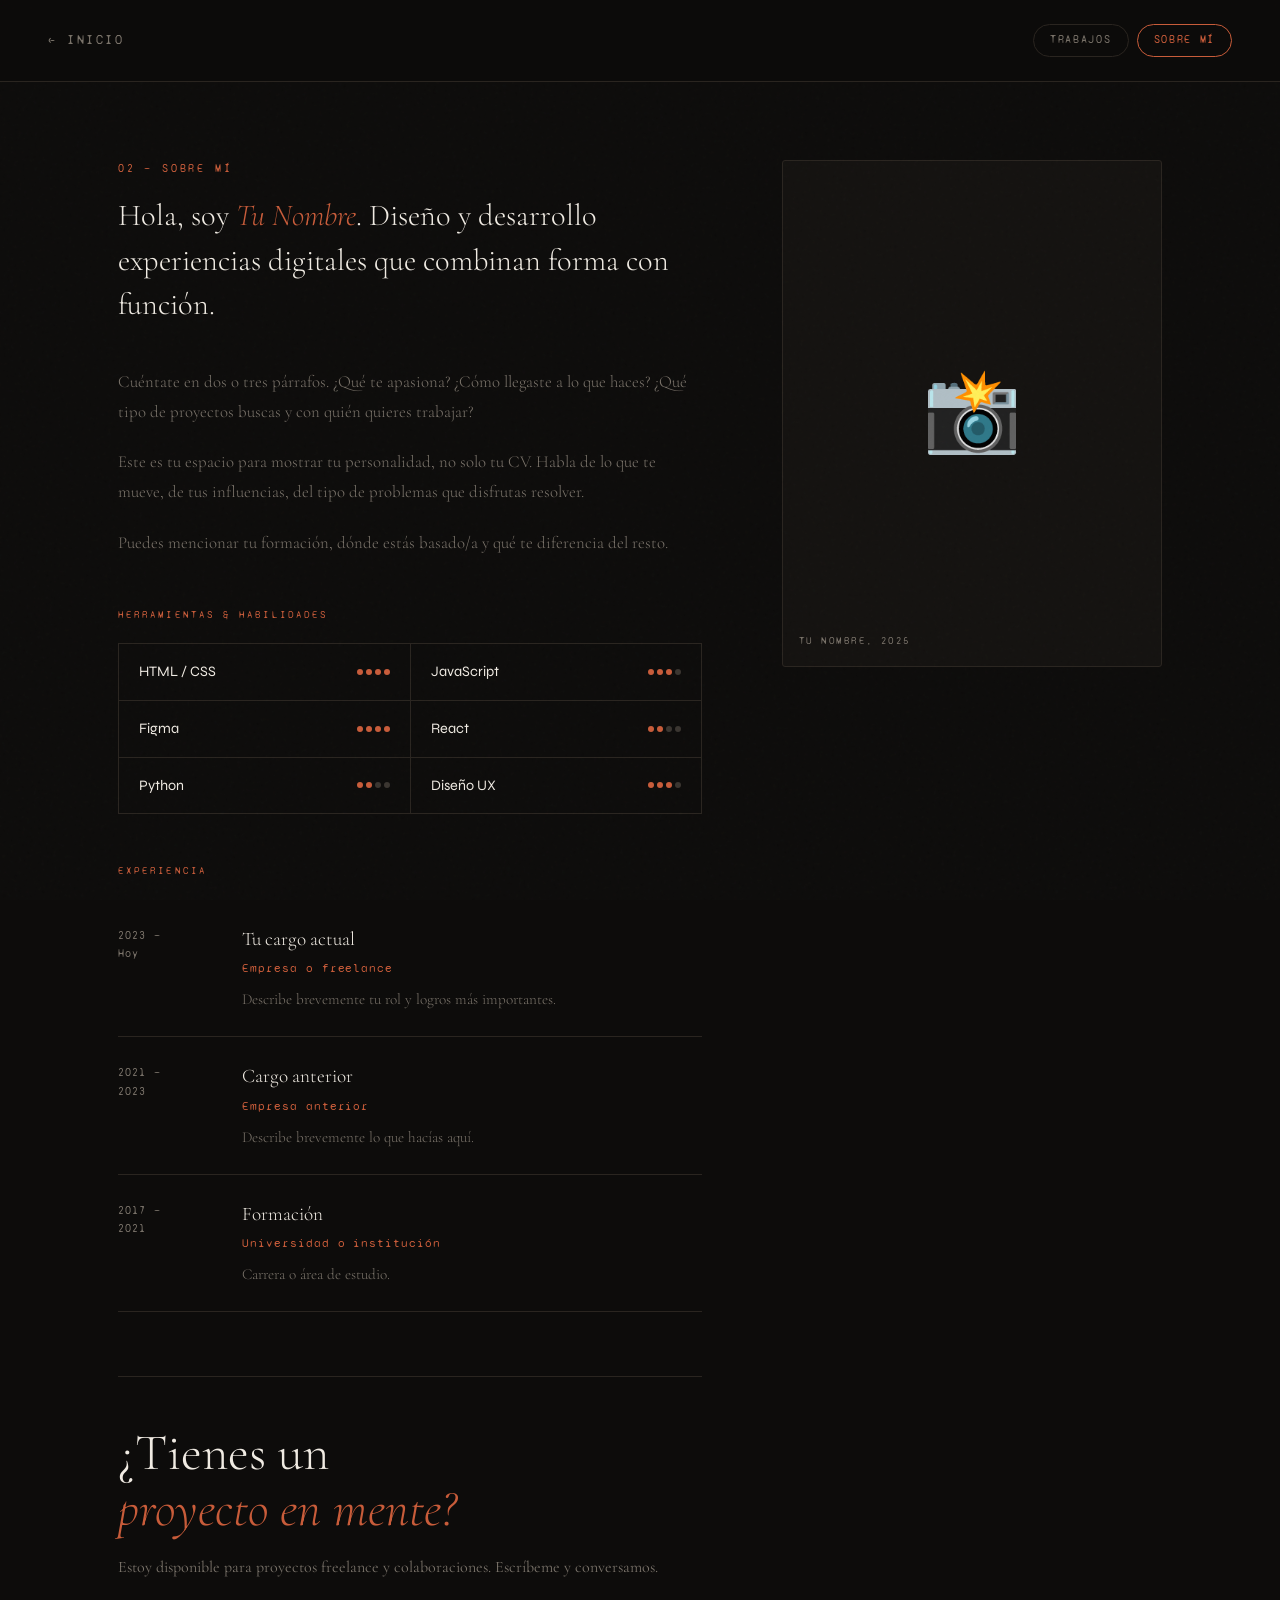
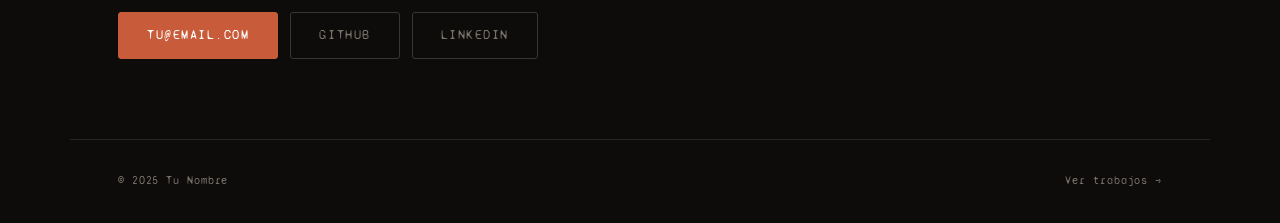
==== sobre-mi/index.html @ 0099dffe "Add files via upload" ====
<!DOCTYPE html>
<html lang="es">
<head>
  <meta charset="UTF-8" />
  <meta name="viewport" content="width=device-width, initial-scale=1.0" />
  <title>Sobre mí — Tu Nombre</title>
  <link rel="preconnect" href="https://fonts.googleapis.com" />
  <link href="https://fonts.googleapis.com/css2?family=Cormorant+Garamond:ital,wght@0,300;0,400;1,300;1,400&family=Syne:wght@400;700;800&family=Syne+Mono&display=swap" rel="stylesheet" />
  <link rel="stylesheet" href="../assets/css/shared.css" />
  <style>
    body { min-height: 100svh; padding-top: 80px; }

    /* ── HERO ── */
    .about-hero {
      max-width: var(--max-w);
      margin: 0 auto;
      padding: 5rem 3rem 0;
      display: grid;
      grid-template-columns: 1fr 380px;
      gap: 5rem;
      align-items: start;
    }

    /* Foto / placeholder */
    .about-photo {
      position: sticky;
      top: 100px;
      width: 100%;
      aspect-ratio: 3/4;
      background: var(--bg-card);
      border: 1px solid var(--border);
      border-radius: 3px;
      overflow: hidden;
      display: flex;
      align-items: center;
      justify-content: center;
      font-size: 5rem;
    }
    .about-photo img { width: 100%; height: 100%; object-fit: cover; }
    .photo-caption {
      position: absolute; bottom: 1rem; left: 1rem;
      font-family: var(--font-mono);
      font-size: .6rem;
      letter-spacing: .15em;
      text-transform: uppercase;
      color: var(--ink-muted);
    }

    /* Contenido izquierda */
    .about-content { padding-bottom: 5rem; }

    .about-intro {
      font-family: var(--font-display);
      font-size: clamp(1.4rem, 2.5vw, 1.9rem);
      font-weight: 300;
      line-height: 1.45;
      color: var(--ink);
      margin-bottom: 2.5rem;
    }
    .about-intro em { font-style: italic; color: var(--accent); }

    .about-body p {
      font-size: 1.05rem;
      color: var(--ink-muted);
      font-weight: 300;
      line-height: 1.8;
      margin-bottom: 1.25rem;
    }

    /* ── SKILLS ── */
    .skills-section { margin: 3rem 0; }
    .skills-label {
      font-family: var(--font-mono);
      font-size: .65rem;
      letter-spacing: .2em;
      text-transform: uppercase;
      color: var(--accent);
      margin-bottom: 1.25rem;
    }
    .skills-grid {
      display: grid;
      grid-template-columns: 1fr 1fr;
      gap: 1px;
      background: var(--border);
      border: 1px solid var(--border);
    }
    .skill-item {
      background: var(--bg);
      padding: 1rem 1.25rem;
      display: flex;
      justify-content: space-between;
      align-items: center;
      transition: background .2s;
    }
    .skill-item:hover { background: var(--bg-hover); }
    .skill-name {
      font-family: var(--font-ui);
      font-size: .9rem;
      font-weight: 400;
      color: var(--ink);
    }
    .skill-level {
      display: flex; gap: 3px;
    }
    .skill-dot {
      width: 6px; height: 6px;
      border-radius: 50%;
      background: var(--border-lt);
    }
    .skill-dot.on { background: var(--accent); }

    /* ── EXPERIENCIA ── */
    .exp-section { margin: 3rem 0; }
    .exp-item {
      padding: 1.5rem 0;
      border-bottom: 1px solid var(--border);
      display: grid;
      grid-template-columns: 100px 1fr;
      gap: 1.5rem;
    }
    .exp-year {
      font-family: var(--font-mono);
      font-size: .7rem;
      letter-spacing: .1em;
      color: var(--ink-muted);
      padding-top: .2rem;
    }
    .exp-role {
      font-family: var(--font-display);
      font-size: 1.2rem;
      font-weight: 300;
      color: var(--ink);
      margin-bottom: .25rem;
    }
    .exp-company {
      font-family: var(--font-mono);
      font-size: .75rem;
      color: var(--accent);
      letter-spacing: .08em;
    }
    .exp-desc {
      font-size: .95rem;
      color: var(--ink-muted);
      margin-top: .5rem;
      font-weight: 300;
    }

    /* ── CONTACTO ── */
    .contact-section {
      margin-top: 4rem;
      padding-top: 3rem;
      border-top: 1px solid var(--border);
    }
    .contact-title {
      font-family: var(--font-display);
      font-size: clamp(2rem, 4vw, 3.5rem);
      font-weight: 300;
      margin-bottom: 1rem;
      line-height: 1.1;
    }
    .contact-title em { font-style: italic; color: var(--accent); }
    .contact-sub {
      color: var(--ink-muted);
      font-size: 1rem;
      margin-bottom: 2rem;
    }
    .contact-links {
      display: flex; gap: .75rem; flex-wrap: wrap;
    }

    /* ── FOOTER ── */
    .about-footer {
      max-width: var(--max-w);
      margin: 0 auto;
      padding: 2rem 3rem;
      border-top: 1px solid var(--border);
      display: flex;
      justify-content: space-between;
      font-family: var(--font-mono);
      font-size: .7rem;
      letter-spacing: .08em;
      color: var(--ink-muted);
    }

    @media (max-width: 900px) {
      .about-hero {
        grid-template-columns: 1fr;
        padding: 3rem 1.5rem 0;
        gap: 2.5rem;
      }
      .about-photo {
        position: static;
        width: 200px;
        aspect-ratio: 1;
        border-radius: 50%;
        order: -1;
      }
      .skills-grid { grid-template-columns: 1fr; }
      .site-nav { padding: 1rem 1.5rem; }
      .about-footer { padding: 1.5rem; }
    }
  </style>
</head>
<body class="dark">
  <div class="grain"></div>

  <!-- NAV -->
  <nav class="site-nav">
    <a href="../index.html" class="nav-home">← Inicio</a>
    <div class="nav-pills">
      <a href="../trabajos/index.html" class="nav-pill">Trabajos</a>
      <a href="index.html" class="nav-pill active">Sobre mí</a>
    </div>
  </nav>

  <div class="about-hero">

    <!-- COLUMNA IZQUIERDA -->
    <div class="about-content">

      <p class="section-eyebrow anim-rise d1">02 — Sobre mí</p>

      <p class="about-intro anim-rise d2">
        Hola, soy <em>Tu Nombre</em>. Diseño y desarrollo experiencias digitales que combinan forma con función.
      </p>

      <div class="about-body anim-rise d3">
        <p>Cuéntate en dos o tres párrafos. ¿Qué te apasiona? ¿Cómo llegaste a lo que haces? ¿Qué tipo de proyectos buscas y con quién quieres trabajar?</p>
        <p>Este es tu espacio para mostrar tu personalidad, no solo tu CV. Habla de lo que te mueve, de tus influencias, del tipo de problemas que disfrutas resolver.</p>
        <p>Puedes mencionar tu formación, dónde estás basado/a y qué te diferencia del resto.</p>
      </div>

      <!-- SKILLS -->
      <div class="skills-section anim-rise d4">
        <p class="skills-label">Herramientas & habilidades</p>
        <div class="skills-grid">
          <!-- Nivel: dots on = nivel de dominio (máx 4) -->
          <div class="skill-item">
            <span class="skill-name">HTML / CSS</span>
            <div class="skill-level">
              <div class="skill-dot on"></div><div class="skill-dot on"></div>
              <div class="skill-dot on"></div><div class="skill-dot on"></div>
            </div>
          </div>
          <div class="skill-item">
            <span class="skill-name">JavaScript</span>
            <div class="skill-level">
              <div class="skill-dot on"></div><div class="skill-dot on"></div>
              <div class="skill-dot on"></div><div class="skill-dot"></div>
            </div>
          </div>
          <div class="skill-item">
            <span class="skill-name">Figma</span>
            <div class="skill-level">
              <div class="skill-dot on"></div><div class="skill-dot on"></div>
              <div class="skill-dot on"></div><div class="skill-dot on"></div>
            </div>
          </div>
          <div class="skill-item">
            <span class="skill-name">React</span>
            <div class="skill-level">
              <div class="skill-dot on"></div><div class="skill-dot on"></div>
              <div class="skill-dot"></div><div class="skill-dot"></div>
            </div>
          </div>
          <div class="skill-item">
            <span class="skill-name">Python</span>
            <div class="skill-level">
              <div class="skill-dot on"></div><div class="skill-dot on"></div>
              <div class="skill-dot"></div><div class="skill-dot"></div>
            </div>
          </div>
          <div class="skill-item">
            <span class="skill-name">Diseño UX</span>
            <div class="skill-level">
              <div class="skill-dot on"></div><div class="skill-dot on"></div>
              <div class="skill-dot on"></div><div class="skill-dot"></div>
            </div>
          </div>
        </div>
      </div>

      <!-- EXPERIENCIA -->
      <div class="exp-section anim-rise d5">
        <p class="skills-label">Experiencia</p>

        <div class="exp-item">
          <span class="exp-year">2023 —<br />Hoy</span>
          <div>
            <p class="exp-role">Tu cargo actual</p>
            <p class="exp-company">Empresa o freelance</p>
            <p class="exp-desc">Describe brevemente tu rol y logros más importantes.</p>
          </div>
        </div>

        <div class="exp-item">
          <span class="exp-year">2021 —<br />2023</span>
          <div>
            <p class="exp-role">Cargo anterior</p>
            <p class="exp-company">Empresa anterior</p>
            <p class="exp-desc">Describe brevemente lo que hacías aquí.</p>
          </div>
        </div>

        <div class="exp-item">
          <span class="exp-year">2017 —<br />2021</span>
          <div>
            <p class="exp-role">Formación</p>
            <p class="exp-company">Universidad o institución</p>
            <p class="exp-desc">Carrera o área de estudio.</p>
          </div>
        </div>
      </div>

      <!-- CONTACTO -->
      <div class="contact-section" id="contacto">
        <h2 class="contact-title">¿Tienes un<br /><em>proyecto en mente?</em></h2>
        <p class="contact-sub">Estoy disponible para proyectos freelance y colaboraciones. Escríbeme y conversamos.</p>
        <div class="contact-links">
          <a href="mailto:tu@email.com" class="btn btn-primary">tu@email.com</a>
          <a href="https://github.com/tu-usuario" target="_blank" class="btn btn-ghost">GitHub</a>
          <a href="https://linkedin.com/in/tu-usuario" target="_blank" class="btn btn-ghost">LinkedIn</a>
        </div>
      </div>

    </div>

    <!-- COLUMNA DERECHA: FOTO -->
    <div style="position:relative">
      <div class="about-photo anim-fade d2">
        📸
        <!--
          Reemplaza el emoji con tu foto:
          <img src="../assets/images/foto.jpg" alt="Tu nombre" />
        -->
        <span class="photo-caption">Tu Nombre, 2025</span>
      </div>
    </div>

  </div>

  <footer class="about-footer">
    <span>© 2025 Tu Nombre</span>
    <a href="../trabajos/index.html" style="color:var(--ink-muted); transition:color .2s"
       onmouseover="this.style.color='var(--accent)'"
       onmouseout="this.style.color='var(--ink-muted)'">
      Ver trabajos →
    </a>
  </footer>

</body>
</html>
---- assets/css/shared.css ----
/* ============================================================
   SHARED.CSS — variables, reset, tipografía, utilidades
   ============================================================ */
:root {
  /* Paleta oscura */
  --bg:        #0D0C0B;
  --bg-card:   #141210;
  --bg-hover:  #1C1916;
  --ink:       #F0EBE3;
  --ink-muted: #7A736A;
  --accent:    #C85C3A;
  --accent-dim:#7A3520;
  --border:    #2A2520;
  --border-lt: #3A3530;

  /* Tipografía */
  --font-display: 'Cormorant Garamond', Georgia, serif;
  --font-ui:      'Syne', sans-serif;
  --font-mono:    'Syne Mono', monospace;
  --font-body:    'Cormorant Garamond', Georgia, serif;

  --max-w: 1140px;
  --radius: 3px;
}

/* ── RESET ── */
*, *::before, *::after { box-sizing: border-box; margin: 0; padding: 0; }
html { scroll-behavior: smooth; -webkit-font-smoothing: antialiased; }
body { background: var(--bg); color: var(--ink); font-family: var(--font-body); line-height: 1.65; }
a { color: inherit; text-decoration: none; }
img { display: block; max-width: 100%; }
button { font-family: inherit; cursor: pointer; }

/* ── NAV BAR (páginas interiores) ── */
.site-nav {
  position: fixed; top: 0; left: 0; right: 0; z-index: 50;
  display: flex; align-items: center; justify-content: space-between;
  padding: 1.5rem 3rem;
  border-bottom: 1px solid var(--border);
  background: color-mix(in srgb, var(--bg) 80%, transparent);
  backdrop-filter: blur(16px);
}
.nav-home {
  font-family: var(--font-mono);
  font-size: .8rem;
  letter-spacing: .2em;
  text-transform: uppercase;
  color: var(--ink-muted);
  transition: color .2s;
}
.nav-home:hover { color: var(--accent); }
.nav-pills {
  display: flex; gap: .5rem;
}
.nav-pill {
  font-family: var(--font-mono);
  font-size: .7rem;
  letter-spacing: .15em;
  text-transform: uppercase;
  padding: .4rem 1rem;
  border: 1px solid var(--border);
  border-radius: 100px;
  color: var(--ink-muted);
  transition: all .2s;
}
.nav-pill:hover, .nav-pill.active {
  border-color: var(--accent);
  color: var(--accent);
}

/* ── BOTONES ── */
.btn {
  display: inline-block;
  font-family: var(--font-mono);
  font-size: .8rem;
  letter-spacing: .12em;
  text-transform: uppercase;
  padding: .75rem 1.75rem;
  border-radius: var(--radius);
  transition: all .2s;
}
.btn-primary {
  background: var(--accent);
  color: #fff;
  border: 1px solid var(--accent);
}
.btn-primary:hover { background: #a84828; border-color: #a84828; }
.btn-ghost {
  background: transparent;
  color: var(--ink-muted);
  border: 1px solid var(--border-lt);
}
.btn-ghost:hover { color: var(--ink); border-color: var(--ink-muted); }

/* ── UTILIDADES ── */
.tag {
  font-family: var(--font-mono);
  font-size: .65rem;
  letter-spacing: .12em;
  text-transform: uppercase;
  padding: .25rem .7rem;
  border: 1px solid var(--border-lt);
  border-radius: 2px;
  color: var(--ink-muted);
}
.tag.accent { border-color: var(--accent-dim); color: var(--accent); }

.section-eyebrow {
  font-family: var(--font-mono);
  font-size: .7rem;
  letter-spacing: .25em;
  text-transform: uppercase;
  color: var(--accent);
  margin-bottom: 1rem;
}
.section-title {
  font-family: var(--font-display);
  font-size: clamp(2.5rem, 6vw, 5rem);
  font-weight: 300;
  line-height: 1.05;
  margin-bottom: 1.5rem;
}
.section-title em { font-style: italic; color: var(--accent); }

/* ── GRAIN OVERLAY ── */
.grain {
  position: fixed; inset: 0; z-index: 1;
  background-image: url("data:image/svg+xml,%3Csvg viewBox='0 0 256 256' xmlns='http://www.w3.org/2000/svg'%3E%3Cfilter id='noise'%3E%3CfeTurbulence type='fractalNoise' baseFrequency='0.9' numOctaves='4' stitchTiles='stitch'/%3E%3C/filter%3E%3Crect width='100%25' height='100%25' filter='url(%23noise)' opacity='0.04'/%3E%3C/svg%3E");
  pointer-events: none; opacity: .5;
}

/* ── ANIMACIONES ── */
@keyframes rise {
  from { opacity: 0; transform: translateY(16px); }
  to   { opacity: 1; transform: translateY(0); }
}
@keyframes fadeIn {
  from { opacity: 0; }
  to   { opacity: 1; }
}
.anim-rise   { opacity: 0; animation: rise   .7s ease forwards; }
.anim-fade   { opacity: 0; animation: fadeIn .7s ease forwards; }
.d1 { animation-delay: .1s; }
.d2 { animation-delay: .25s; }
.d3 { animation-delay: .4s; }
.d4 { animation-delay: .55s; }
.d5 { animation-delay: .7s; }
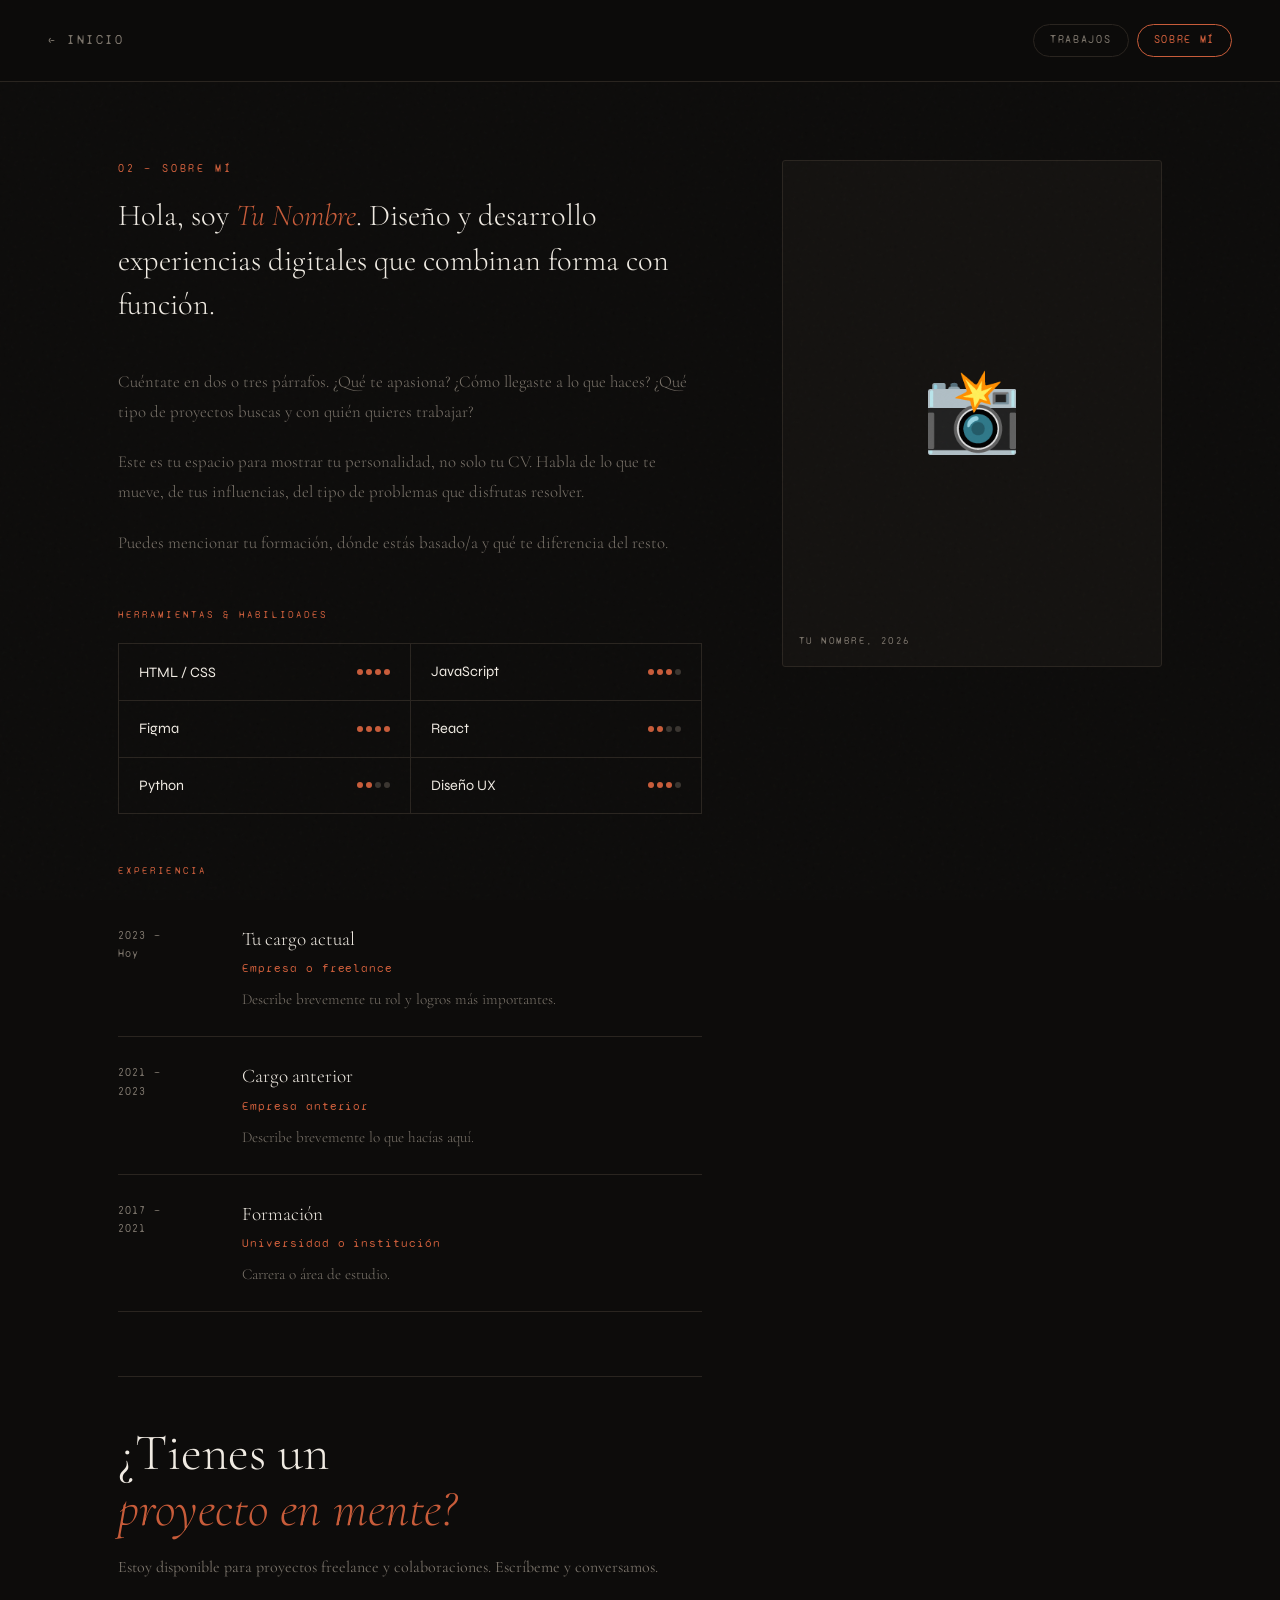
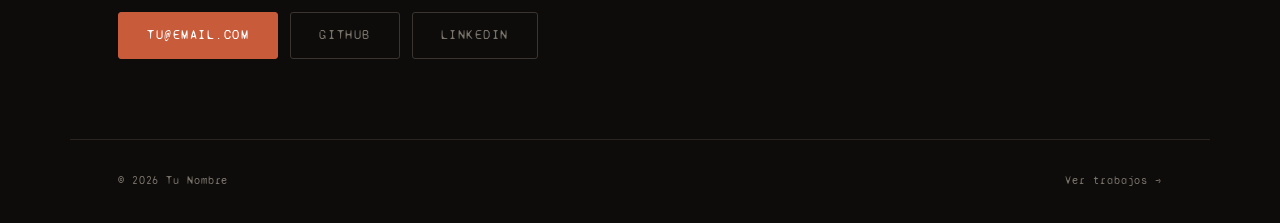
==== commit d499b444: "Update index.html" ====
--- a/sobre-mi/index.html
+++ b/sobre-mi/index.html
@@ -333,14 +333,14 @@
           Reemplaza el emoji con tu foto:
           <img src="../assets/images/foto.jpg" alt="Tu nombre" />
         -->
-        <span class="photo-caption">Tu Nombre, 2025</span>
+        <span class="photo-caption">Tu Nombre, 2026</span>
       </div>
     </div>
 
   </div>
 
   <footer class="about-footer">
-    <span>© 2025 Tu Nombre</span>
+    <span>© 2026 Tu Nombre</span>
     <a href="../trabajos/index.html" style="color:var(--ink-muted); transition:color .2s"
        onmouseover="this.style.color='var(--accent)'"
        onmouseout="this.style.color='var(--ink-muted)'">
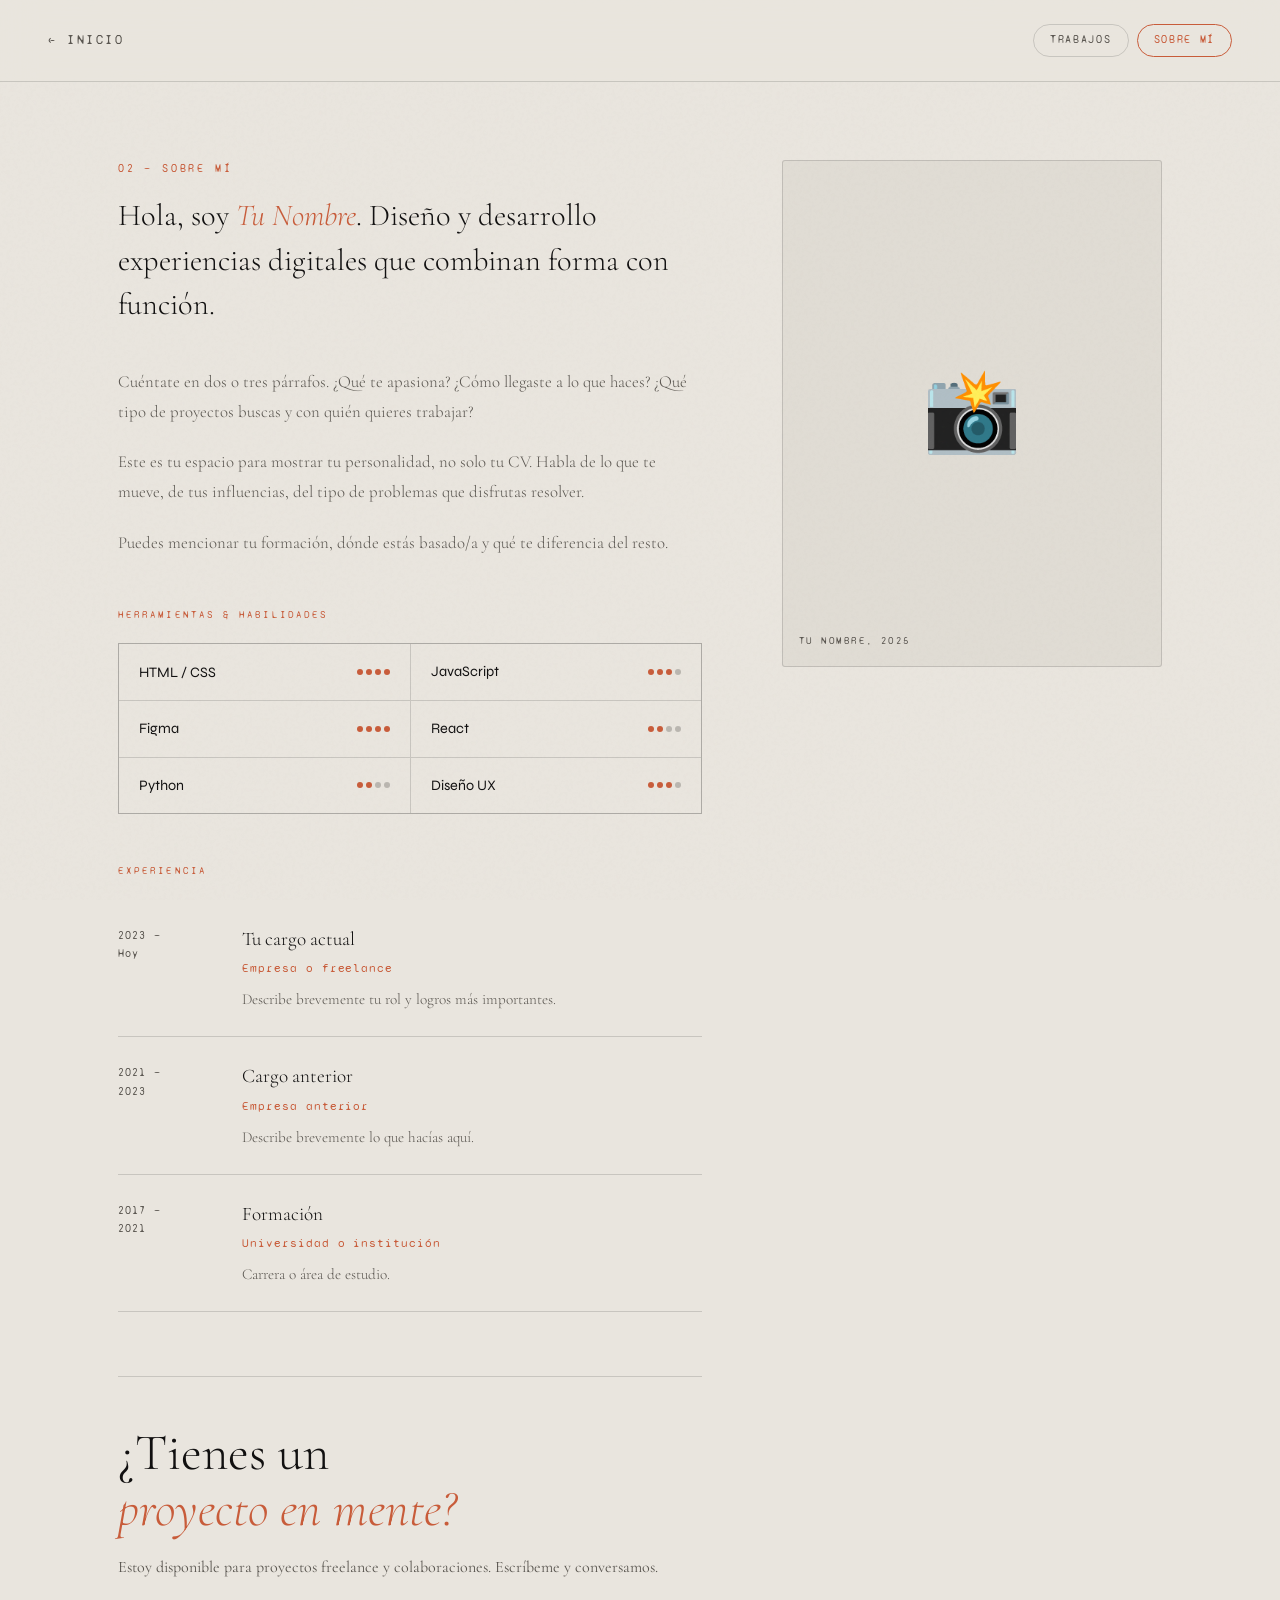
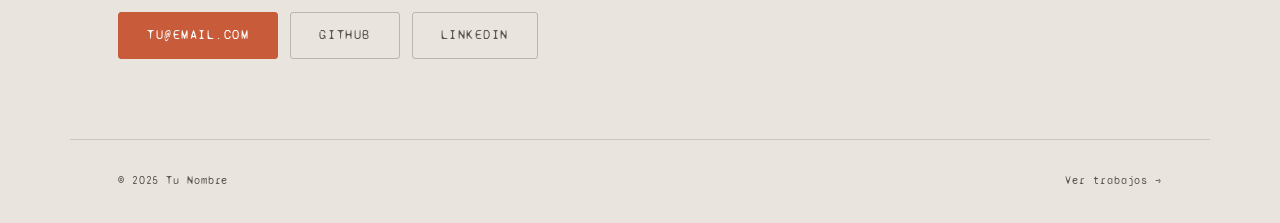
==== commit 268cbb93: "Add files via upload" ====
--- a/sobre-mi/index.html
+++ b/sobre-mi/index.html
@@ -6,7 +6,154 @@
   <title>Sobre mí — Tu Nombre</title>
   <link rel="preconnect" href="https://fonts.googleapis.com" />
   <link href="https://fonts.googleapis.com/css2?family=Cormorant+Garamond:ital,wght@0,300;0,400;1,300;1,400&family=Syne:wght@400;700;800&family=Syne+Mono&display=swap" rel="stylesheet" />
-  <link rel="stylesheet" href="../assets/css/shared.css" />
+  <style>/* ============================================================
+   SHARED.CSS — variables, reset, tipografía, utilidades
+   ============================================================ */
+:root {
+  /* Paleta oscura */
+  --bg:        #E9E5DE;
+  --bg-card:   #E0DCD4;
+  --bg-hover:  #D8D3CA;
+  --ink:       #111010;
+  --ink-muted: #5A5650;
+  --accent:    #C85C3A;
+  --accent-dim:#8A3E20;
+  --border:    rgba(17,16,14,.15);
+  --border-lt: rgba(17,16,14,.22);
+
+  /* Tipografía */
+  --font-display: 'Cormorant Garamond', Georgia, serif;
+  --font-ui:      'Syne', sans-serif;
+  --font-mono:    'Syne Mono', monospace;
+  --font-body:    'Cormorant Garamond', Georgia, serif;
+
+  --max-w: 1140px;
+  --radius: 3px;
+}
+
+/* ── RESET ── */
+*, *::before, *::after { box-sizing: border-box; margin: 0; padding: 0; }
+html { scroll-behavior: smooth; -webkit-font-smoothing: antialiased; }
+body { background: var(--bg); color: var(--ink); font-family: var(--font-body); line-height: 1.65; }
+a { color: inherit; text-decoration: none; }
+img { display: block; max-width: 100%; }
+button { font-family: inherit; cursor: pointer; }
+
+/* ── NAV BAR (páginas interiores) ── */
+.site-nav {
+  position: fixed; top: 0; left: 0; right: 0; z-index: 50;
+  display: flex; align-items: center; justify-content: space-between;
+  padding: 1.5rem 3rem;
+  border-bottom: 1px solid var(--border);
+  background: color-mix(in srgb, var(--bg) 80%, transparent);
+  backdrop-filter: blur(16px);
+}
+.nav-home {
+  font-family: var(--font-mono);
+  font-size: .8rem;
+  letter-spacing: .2em;
+  text-transform: uppercase;
+  color: var(--ink-muted);
+  transition: color .2s;
+}
+.nav-home:hover { color: var(--accent); }
+.nav-pills {
+  display: flex; gap: .5rem;
+}
+.nav-pill {
+  font-family: var(--font-mono);
+  font-size: .7rem;
+  letter-spacing: .15em;
+  text-transform: uppercase;
+  padding: .4rem 1rem;
+  border: 1px solid var(--border);
+  border-radius: 100px;
+  color: var(--ink-muted);
+  transition: all .2s;
+}
+.nav-pill:hover, .nav-pill.active {
+  border-color: var(--accent);
+  color: var(--accent);
+}
+
+/* ── BOTONES ── */
+.btn {
+  display: inline-block;
+  font-family: var(--font-mono);
+  font-size: .8rem;
+  letter-spacing: .12em;
+  text-transform: uppercase;
+  padding: .75rem 1.75rem;
+  border-radius: var(--radius);
+  transition: all .2s;
+}
+.btn-primary {
+  background: var(--accent);
+  color: #fff;
+  border: 1px solid var(--accent);
+}
+.btn-primary:hover { background: #a84828; border-color: #a84828; }
+.btn-ghost {
+  background: transparent;
+  color: var(--ink-muted);
+  border: 1px solid var(--border-lt);
+}
+.btn-ghost:hover { color: var(--ink); border-color: var(--ink-muted); }
+
+/* ── UTILIDADES ── */
+.tag {
+  font-family: var(--font-mono);
+  font-size: .65rem;
+  letter-spacing: .12em;
+  text-transform: uppercase;
+  padding: .25rem .7rem;
+  border: 1px solid var(--border-lt);
+  border-radius: 2px;
+  color: var(--ink-muted);
+}
+.tag.accent { border-color: var(--accent-dim); color: var(--accent); }
+
+.section-eyebrow {
+  font-family: var(--font-mono);
+  font-size: .7rem;
+  letter-spacing: .25em;
+  text-transform: uppercase;
+  color: var(--accent);
+  margin-bottom: 1rem;
+}
+.section-title {
+  font-family: var(--font-display);
+  font-size: clamp(2.5rem, 6vw, 5rem);
+  font-weight: 300;
+  line-height: 1.05;
+  margin-bottom: 1.5rem;
+}
+.section-title em { font-style: italic; color: var(--accent); }
+
+/* ── GRAIN OVERLAY ── */
+.grain {
+  position: fixed; inset: 0; z-index: 1;
+  background-image: url("data:image/svg+xml,%3Csvg viewBox='0 0 256 256' xmlns='http://www.w3.org/2000/svg'%3E%3Cfilter id='noise'%3E%3CfeTurbulence type='fractalNoise' baseFrequency='0.9' numOctaves='4' stitchTiles='stitch'/%3E%3C/filter%3E%3Crect width='100%25' height='100%25' filter='url(%23noise)' opacity='0.04'/%3E%3C/svg%3E");
+  pointer-events: none; opacity: .5;
+}
+
+/* ── ANIMACIONES ── */
+@keyframes rise {
+  from { opacity: 0; transform: translateY(16px); }
+  to   { opacity: 1; transform: translateY(0); }
+}
+@keyframes fadeIn {
+  from { opacity: 0; }
+  to   { opacity: 1; }
+}
+.anim-rise   { opacity: 0; animation: rise   .7s ease forwards; }
+.anim-fade   { opacity: 0; animation: fadeIn .7s ease forwards; }
+.d1 { animation-delay: .1s; }
+.d2 { animation-delay: .25s; }
+.d3 { animation-delay: .4s; }
+.d4 { animation-delay: .55s; }
+.d5 { animation-delay: .7s; }
+</style>
   <style>
     body { min-height: 100svh; padding-top: 80px; }
 
@@ -333,14 +480,14 @@
           Reemplaza el emoji con tu foto:
           <img src="../assets/images/foto.jpg" alt="Tu nombre" />
         -->
-        <span class="photo-caption">Tu Nombre, 2026</span>
+        <span class="photo-caption">Tu Nombre, 2025</span>
       </div>
     </div>
 
   </div>
 
   <footer class="about-footer">
-    <span>© 2026 Tu Nombre</span>
+    <span>© 2025 Tu Nombre</span>
     <a href="../trabajos/index.html" style="color:var(--ink-muted); transition:color .2s"
        onmouseover="this.style.color='var(--accent)'"
        onmouseout="this.style.color='var(--ink-muted)'">
